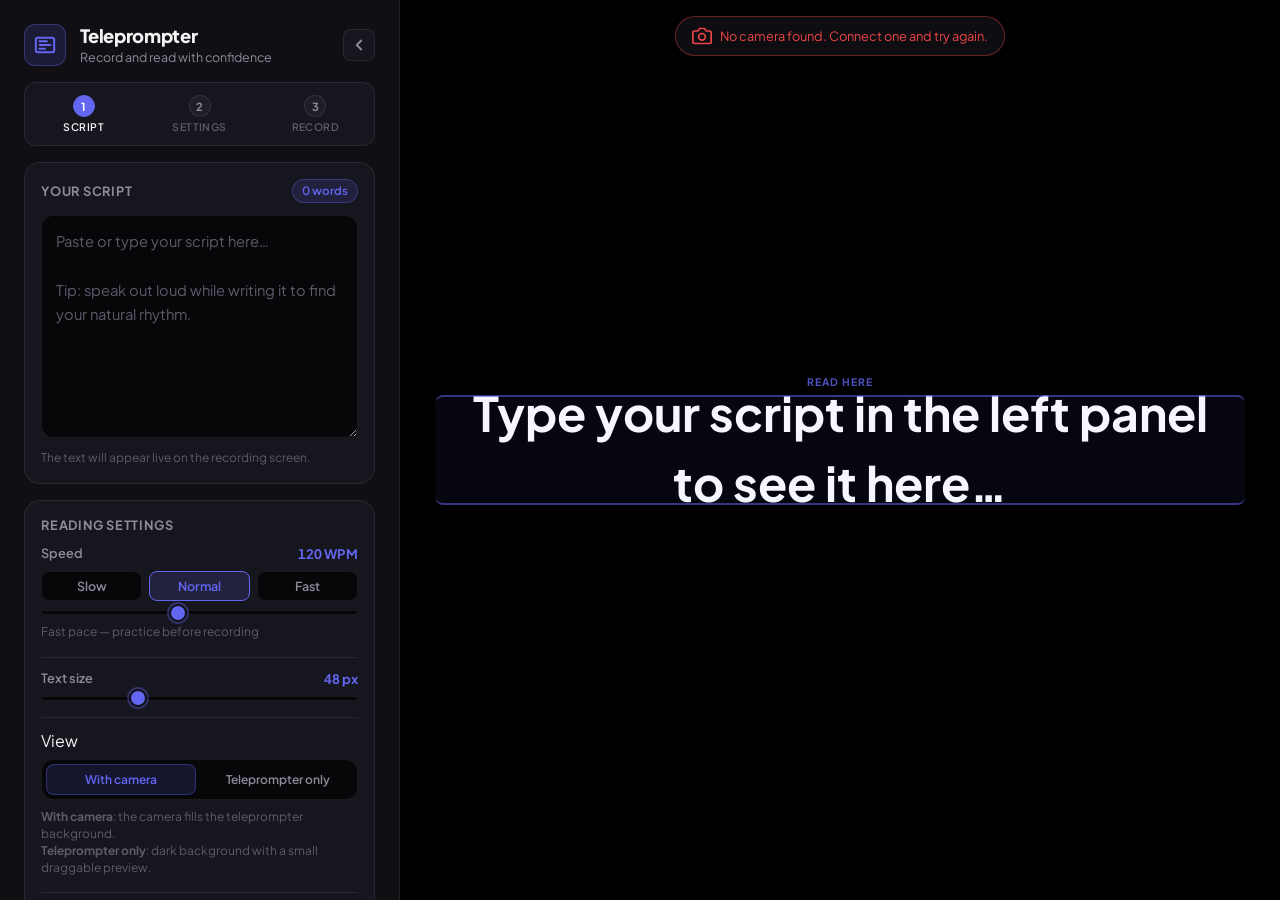
==== index.html @ efcdf241 "feat: initial commit — teleprompter app amb i18n (ca, es, en, fr, zh, hi, ar)" ====
<!DOCTYPE html>
<html lang="ca">
<head>
    <meta charset="UTF-8">
    <meta name="viewport" content="width=device-width, initial-scale=1.0">
    <title>Teleprompter</title>
    <link rel="stylesheet" href="style.css">
    <link rel="preconnect" href="https://fonts.googleapis.com">
    <link rel="preconnect" href="https://fonts.gstatic.com" crossorigin>
    <link href="https://fonts.googleapis.com/css2?family=Plus+Jakarta+Sans:wght@400;500;600;700;800&family=Noto+Sans+Arabic:wght@400;500;600;700&family=Noto+Sans+Devanagari:wght@400;500;600;700&family=Noto+Sans+SC:wght@400;500;600;700&display=swap" rel="stylesheet">
</head>
<body>
    <div class="app" id="app">
        <aside class="sidebar" id="sidebar" data-i18n-attr="aria-label:settings.heading" aria-label="Controls">
            <header class="brand">
                <div class="brand-icon" aria-hidden="true">
                    <svg width="22" height="22" viewBox="0 0 24 24" fill="none" stroke="currentColor" stroke-width="2.2" stroke-linecap="round">
                        <rect x="2" y="4" width="20" height="16" rx="2"/>
                        <line x1="6" y1="12" x2="18" y2="12"/>
                        <line x1="6" y1="8" x2="14" y2="8"/>
                        <line x1="6" y1="16" x2="12" y2="16"/>
                    </svg>
                </div>
                <div class="brand-text">
                    <h1 data-i18n="brand.name">Teleprompter</h1>
                    <p class="brand-tagline" data-i18n="brand.tagline">Grava i llegeix amb naturalitat</p>
                </div>
                <button
                    id="sidebarToggle"
                    class="sidebar-toggle"
                    type="button"
                    aria-label="Plega el menú"
                    aria-expanded="true"
                    aria-controls="sidebar"
                    title="Plega el menú"
                >
                    <svg class="icon-collapse" width="18" height="18" viewBox="0 0 24 24" fill="none" stroke="currentColor" stroke-width="2.4" stroke-linecap="round" stroke-linejoin="round" aria-hidden="true">
                        <polyline points="15 18 9 12 15 6"/>
                    </svg>
                    <svg class="icon-expand" width="18" height="18" viewBox="0 0 24 24" fill="none" stroke="currentColor" stroke-width="2.4" stroke-linecap="round" stroke-linejoin="round" aria-hidden="true">
                        <polyline points="9 18 15 12 9 6"/>
                    </svg>
                </button>
            </header>

            <ol class="steps" aria-label="Passos">
                <li class="step step-active" data-step="1">
                    <span class="step-num">1</span>
                    <span class="step-label" data-i18n="steps.script">Guió</span>
                </li>
                <li class="step" data-step="2">
                    <span class="step-num">2</span>
                    <span class="step-label" data-i18n="steps.settings">Ajustos</span>
                </li>
                <li class="step" data-step="3">
                    <span class="step-num">3</span>
                    <span class="step-label" data-i18n="steps.record">Gravar</span>
                </li>
            </ol>

            <section class="card" aria-labelledby="script-heading">
                <div class="card-header">
                    <h2 id="script-heading" data-i18n="script.heading">El teu guió</h2>
                    <span id="wordCount" class="badge">0 paraules</span>
                </div>
                <textarea
                    id="scriptInput"
                    data-i18n-attr="placeholder:script.placeholder"
                    placeholder="Enganxa o escriu el teu guió aquí…&#10;&#10;Consell: parla en veu alta mentre l'escrius per trobar el ritme natural."
                    rows="8"
                    aria-describedby="script-hint"
                ></textarea>
                <p id="script-hint" class="hint" data-i18n="script.hint">El text es mostrarà en directe a la pantalla de gravació.</p>
            </section>

            <section class="card" aria-labelledby="settings-heading">
                <h2 id="settings-heading" data-i18n="settings.heading">Ajustos de lectura</h2>

                <div class="setting">
                    <div class="setting-header">
                        <label for="wpmRange" data-i18n="settings.speed">Velocitat</label>
                        <span id="wpmValue" class="setting-value">120 PPM</span>
                    </div>
                    <div class="presets" role="group" aria-label="Velocitat predefinida">
                        <button type="button" class="preset" data-wpm="90" data-i18n="preset.slow">Lent</button>
                        <button type="button" class="preset preset-active" data-wpm="120" data-i18n="preset.normal">Normal</button>
                        <button type="button" class="preset" data-wpm="150" data-i18n="preset.fast">Ràpid</button>
                    </div>
                    <input type="range" id="wpmRange" min="60" max="200" value="120" aria-valuetext="120 paraules per minut">
                    <p id="wpmHint" class="hint hint-success" data-i18n="speedHint.ideal">Ritme conversacional ideal (130–160 PPM)</p>
                </div>

                <div class="setting">
                    <div class="setting-header">
                        <label for="fontSizeRange" data-i18n="settings.fontSize">Mida del text</label>
                        <span id="fontSizeValue" class="setting-value">48 px</span>
                    </div>
                    <input type="range" id="fontSizeRange" min="28" max="96" value="48">
                </div>

                <div class="setting">
                    <label class="setting-header" data-i18n="settings.view">Visualització</label>
                    <div class="view-mode-toggle" role="group" aria-label="Mode de visualització">
                        <button type="button" class="view-mode-btn view-mode-active" data-view="camera" data-i18n="view.camera">Amb càmera</button>
                        <button type="button" class="view-mode-btn" data-view="prompter" data-i18n="view.prompter">Només teleprompter</button>
                    </div>
                    <p class="hint" data-i18n-html="view.hint"><strong>Amb càmera</strong>: la càmera ocupa el fons del teleprompter.<br><strong>Només teleprompter</strong>: fons fosc i preview petit arrossegable.</p>
                </div>

                <div class="setting">
                    <label class="setting-header" for="languageSelect" data-i18n="settings.language">Idioma</label>
                    <select id="languageSelect" class="language-select"></select>
                </div>

                <label class="toggle-row">
                    <input type="checkbox" id="dualScreenToggle">
                    <span class="toggle-track" aria-hidden="true"></span>
                    <span class="toggle-label">
                        <strong data-i18n="settings.dualScreen">Pantalla segona</strong>
                        <small data-i18n="settings.dualScreenDesc">Obre el teleprompter en una altra finestra (ideal per a dos monitors)</small>
                    </span>
                </label>
            </section>

            <section class="actions" data-i18n-attr="aria-label:steps.record" aria-label="Gravació">
                <div id="statusBar" class="status-bar status-idle" role="status" aria-live="polite">
                    <span class="status-dot" aria-hidden="true"></span>
                    <span id="statusText" data-i18n="status.ready">Preparat per gravar</span>
                </div>

                <div id="cameraPrompt" class="camera-prompt">
                    <p id="cameraPromptText" data-i18n="camera.promptTitle">Cal activar la càmera i el micròfon per gravar.</p>
                    <button id="enableCameraBtn" class="btn-enable-camera" type="button">
                        <svg width="18" height="18" viewBox="0 0 24 24" fill="none" stroke="currentColor" stroke-width="2" aria-hidden="true">
                            <path d="M23 19a2 2 0 0 1-2 2H3a2 2 0 0 1-2-2V8a2 2 0 0 1 2-2h4l2-3h6l2 3h4a2 2 0 0 1 2 2z"/>
                            <circle cx="12" cy="13" r="4"/>
                        </svg>
                        <span data-i18n="camera.promptButton">Activar càmera i micròfon</span>
                    </button>
                </div>

                <button id="recordBtn" class="btn-record" type="button">
                    <span class="btn-record-icon" aria-hidden="true"></span>
                    <span id="recordBtnLabel" data-i18n="actions.record">Iniciar gravació</span>
                </button>

                <div class="action-row">
                    <button id="pauseBtn" class="btn-secondary" type="button" disabled>
                        <svg width="16" height="16" viewBox="0 0 24 24" fill="currentColor" aria-hidden="true"><rect x="6" y="4" width="4" height="16"/><rect x="14" y="4" width="4" height="16"/></svg>
                        <span data-i18n="actions.pause">Pausar</span>
                    </button>
                    <button id="finishBtn" class="btn-secondary" type="button" disabled>
                        <svg width="16" height="16" viewBox="0 0 24 24" fill="none" stroke="currentColor" stroke-width="2.5" stroke-linecap="round" aria-hidden="true"><rect x="3" y="3" width="18" height="18" rx="2"/></svg>
                        <span data-i18n="actions.finish">Finalitzar</span>
                    </button>
                </div>

                <button id="downloadBtn" class="btn-download" type="button" disabled>
                    <svg width="18" height="18" viewBox="0 0 24 24" fill="none" stroke="currentColor" stroke-width="2.2" stroke-linecap="round" stroke-linejoin="round" aria-hidden="true">
                        <path d="M21 15v4a2 2 0 0 1-2 2H5a2 2 0 0 1-2-2v-4"/>
                        <polyline points="7 10 12 15 17 10"/>
                        <line x1="12" y1="15" x2="12" y2="3"/>
                    </svg>
                    <span data-i18n="actions.download">Descarregar vídeo</span>
                </button>
            </section>

            <footer class="sidebar-footer">
                <p data-i18n-html="footer.hotkeys"><kbd>Espai</kbd> pausa · <kbd>Esc</kbd> finalitza</p>
                <p class="duration-estimate"><span data-i18n="footer.duration">Durada estimada:</span> <strong id="estimatedTime">00:00</strong></p>
            </footer>
        </aside>

        <main class="stage view-camera" data-i18n-attr="aria-label:prompterWindow.readingZone" aria-label="Previsualització">
            <div id="cameraBanner" class="camera-banner hidden" role="alert">
                <svg width="20" height="20" viewBox="0 0 24 24" fill="none" stroke="currentColor" stroke-width="2" aria-hidden="true">
                    <path d="M23 19a2 2 0 0 1-2 2H3a2 2 0 0 1-2-2V8a2 2 0 0 1 2-2h4l2-3h6l2 3h4a2 2 0 0 1 2 2z"/>
                    <circle cx="12" cy="13" r="4"/>
                </svg>
                <span id="cameraBannerText">S'està demanant accés a la càmera…</span>
            </div>

            <div id="countdown" class="countdown" aria-live="assertive" aria-atomic="true"></div>
            <div id="recordingTimer" class="rec-badge" aria-live="off">REC 00:00</div>

            <div class="stage-inner" id="stageInner">
                <div class="prompter-zone" id="prompterZone">
                    <div class="prompter" id="prompterContainer">
                        <div class="reading-zone" aria-hidden="true">
                            <span class="reading-zone-label" data-i18n="prompterWindow.readingZone">Llegeix aquí</span>
                        </div>
                        <div class="scroll-viewport" id="scrollWrapper">
                            <div id="prompterText" class="prompter-text" data-i18n="script.promptPlaceholder">
                                Escriu el teu guió al panell de l'esquerra per veure'l aquí…
                            </div>
                        </div>
                    </div>

                    <div id="cameraPip" class="camera-pip" role="region" data-i18n-attr="aria-label:camera.pipLabel" aria-label="Preview de càmera">
                        <div class="camera-pip-handle" aria-label="Arrossega per moure">
                            <svg width="14" height="14" viewBox="0 0 24 24" fill="currentColor" aria-hidden="true">
                                <circle cx="9" cy="6" r="1.5"/><circle cx="15" cy="6" r="1.5"/>
                                <circle cx="9" cy="12" r="1.5"/><circle cx="15" cy="12" r="1.5"/>
                                <circle cx="9" cy="18" r="1.5"/><circle cx="15" cy="18" r="1.5"/>
                            </svg>
                            <span data-i18n="camera.pipLabel">La teva càmera</span>
                        </div>
                        <div class="camera-pip-video">
                            <video id="videoPreview" autoplay muted playsinline aria-label="Previsualització de càmera"></video>
                        </div>
                    </div>
                </div>
            </div>
        </main>
    </div>

    <script src="i18n.js"></script>
    <script src="script.js"></script>
</body>
</html>
---- style.css ----
:root {
    --bg: #07070a;
    --sidebar: #0f0f14;
    --surface: #16161e;
    --surface-hover: #1e1e28;
    --border: rgba(255, 255, 255, 0.08);
    --border-strong: rgba(255, 255, 255, 0.14);
    --text: #f4f4f5;
    --text-muted: #8b8b9a;
    --text-dim: #5c5c6b;
    --accent: #6366f1;
    --accent-soft: rgba(99, 102, 241, 0.15);
    --accent-glow: rgba(99, 102, 241, 0.35);
    --record: #ef4444;
    --record-soft: rgba(239, 68, 68, 0.15);
    --success: #22c55e;
    --success-soft: rgba(34, 197, 94, 0.12);
    --warning: #f59e0b;
    --radius: 12px;
    --radius-lg: 16px;
    --sidebar-w: 400px;
    --transition: 0.2s cubic-bezier(0.4, 0, 0.2, 1);
}

*, *::before, *::after {
    margin: 0;
    padding: 0;
    box-sizing: border-box;
}

html, body {
    height: 100%;
    overflow: hidden;
}

body {
    font-family: 'Plus Jakarta Sans', system-ui, sans-serif;
    background: var(--bg);
    color: var(--text);
    -webkit-font-smoothing: antialiased;
}

html[lang="ar"] body { font-family: 'Noto Sans Arabic', 'Plus Jakarta Sans', system-ui, sans-serif; }
html[lang="zh"] body { font-family: 'Noto Sans SC', 'Plus Jakarta Sans', system-ui, sans-serif; }
html[lang="hi"] body { font-family: 'Noto Sans Devanagari', 'Plus Jakarta Sans', system-ui, sans-serif; }

/* Selector d'idioma */
.language-select {
    width: 100%;
    padding: 0.55rem 0.7rem;
    background: var(--bg);
    color: var(--text);
    border: 1px solid var(--border);
    border-radius: var(--radius);
    font-family: inherit;
    font-size: 0.85rem;
    font-weight: 500;
    cursor: pointer;
    appearance: none;
    background-image: url("data:image/svg+xml;utf8,<svg xmlns='http://www.w3.org/2000/svg' width='12' height='12' viewBox='0 0 24 24' fill='none' stroke='%238b8b9a' stroke-width='2.4' stroke-linecap='round' stroke-linejoin='round'><polyline points='6 9 12 15 18 9'/></svg>");
    background-repeat: no-repeat;
    background-position: right 0.7rem center;
    background-size: 12px;
    padding-right: 2rem;
    transition: border-color var(--transition);
}

.language-select:hover,
.language-select:focus {
    border-color: var(--border-strong);
    outline: none;
}

html[dir="rtl"] .language-select {
    background-position: left 0.7rem center;
    padding-right: 0.7rem;
    padding-left: 2rem;
}

/* Adaptacions RTL */
html[dir="rtl"] .sidebar {
    border-right: none;
    border-left: 1px solid var(--border);
}

html[dir="rtl"] .sidebar-toggle svg {
    transform: scaleX(-1);
}

html[dir="rtl"] .badge,
html[dir="rtl"] .rec-badge {
    direction: ltr;
}

html[dir="rtl"] #estimatedTime,
html[dir="rtl"] #wpmValue,
html[dir="rtl"] #fontSizeValue {
    direction: ltr;
    display: inline-block;
}

/* ── Layout ── */
.app {
    position: relative;
    display: flex;
    width: 100vw;
    height: 100vh;
}

/* ── Sidebar ── */
.sidebar {
    width: var(--sidebar-w);
    min-width: var(--sidebar-w);
    background: var(--sidebar);
    border-right: 1px solid var(--border);
    display: flex;
    flex-direction: column;
    gap: 1rem;
    padding: 1.5rem;
    overflow-y: auto;
    z-index: 20;
    transition: width 0.32s cubic-bezier(0.4, 0, 0.2, 1),
                min-width 0.32s cubic-bezier(0.4, 0, 0.2, 1),
                padding 0.32s cubic-bezier(0.4, 0, 0.2, 1),
                opacity 0.2s ease;
}

/* Capçalera amb el botó de plegar a la dreta */
.brand-text {
    flex: 1;
    min-width: 0;
}

/* Botó de plegar/desplegar dins la capçalera */
.sidebar-toggle {
    margin-left: auto;
    flex-shrink: 0;
    width: 32px;
    height: 32px;
    display: flex;
    align-items: center;
    justify-content: center;
    background: var(--surface);
    border: 1px solid var(--border);
    border-radius: 8px;
    color: var(--text-muted);
    cursor: pointer;
    padding: 0;
    transition: background var(--transition), color var(--transition), border-color var(--transition);
}

.sidebar-toggle:hover {
    background: var(--surface-hover);
    color: var(--text);
    border-color: var(--border-strong);
}

.sidebar-toggle:active {
    transform: scale(0.94);
}

.sidebar-toggle .icon-collapse { display: block; }
.sidebar-toggle .icon-expand { display: none; }

/* Sidebar col·lapsat — es queda com una franja prima */
.app.sidebar-collapsed .sidebar {
    width: 56px;
    min-width: 56px;
    padding: 0.75rem 0.5rem;
    gap: 0;
    overflow: hidden;
}

.app.sidebar-collapsed .sidebar > *:not(.brand) {
    display: none;
}

.app.sidebar-collapsed .brand {
    justify-content: center;
    width: 100%;
    gap: 0;
}

.app.sidebar-collapsed .brand .brand-icon,
.app.sidebar-collapsed .brand .brand-text {
    display: none;
}

.app.sidebar-collapsed .sidebar-toggle {
    margin: 0 auto;
    width: 40px;
    height: 40px;
    border-radius: 10px;
}

.app.sidebar-collapsed .sidebar-toggle .icon-collapse { display: none; }
.app.sidebar-collapsed .sidebar-toggle .icon-expand { display: block; }

.brand {
    display: flex;
    align-items: center;
    gap: 0.85rem;
}

.brand-icon {
    width: 42px;
    height: 42px;
    background: var(--accent-soft);
    border: 1px solid var(--accent-glow);
    border-radius: 11px;
    display: flex;
    align-items: center;
    justify-content: center;
    color: var(--accent);
    flex-shrink: 0;
}

.brand h1 {
    font-size: 1.15rem;
    font-weight: 800;
    letter-spacing: -0.02em;
    line-height: 1.2;
}

.brand-tagline {
    font-size: 0.78rem;
    color: var(--text-muted);
    margin-top: 0.1rem;
}

/* Steps */
.steps {
    display: flex;
    gap: 0.4rem;
    list-style: none;
    padding: 0.25rem;
    background: var(--surface);
    border-radius: var(--radius);
    border: 1px solid var(--border);
}

.step {
    flex: 1;
    display: flex;
    flex-direction: column;
    align-items: center;
    gap: 0.2rem;
    padding: 0.5rem 0.25rem;
    border-radius: 8px;
    transition: background var(--transition);
}

.step-num {
    width: 22px;
    height: 22px;
    border-radius: 50%;
    background: var(--surface-hover);
    border: 1px solid var(--border);
    font-size: 0.7rem;
    font-weight: 700;
    display: flex;
    align-items: center;
    justify-content: center;
    color: var(--text-muted);
    transition: all var(--transition);
}

.step-label {
    font-size: 0.65rem;
    font-weight: 600;
    color: var(--text-dim);
    text-transform: uppercase;
    letter-spacing: 0.04em;
}

.step-active .step-num {
    background: var(--accent);
    border-color: var(--accent);
    color: white;
}

.step-active .step-label {
    color: var(--text);
}

.step-done .step-num {
    background: var(--success-soft);
    border-color: var(--success);
    color: var(--success);
}

/* Cards */
.card {
    background: var(--surface);
    border: 1px solid var(--border);
    border-radius: var(--radius-lg);
    padding: 1rem;
    display: flex;
    flex-direction: column;
    gap: 0.75rem;
}

.card h2 {
    font-size: 0.8rem;
    font-weight: 700;
    text-transform: uppercase;
    letter-spacing: 0.06em;
    color: var(--text-muted);
}

.card-header {
    display: flex;
    align-items: center;
    justify-content: space-between;
}

.badge {
    font-size: 0.72rem;
    font-weight: 600;
    padding: 0.2rem 0.55rem;
    background: var(--accent-soft);
    color: var(--accent);
    border-radius: 99px;
    border: 1px solid var(--accent-glow);
}

#scriptInput {
    width: 100%;
    min-height: 160px;
    flex: 1;
    background: var(--bg);
    border: 1px solid var(--border);
    border-radius: var(--radius);
    color: var(--text);
    font-family: inherit;
    font-size: 0.92rem;
    line-height: 1.65;
    padding: 0.85rem;
    resize: vertical;
    transition: border-color var(--transition), box-shadow var(--transition);
}

#scriptInput:focus {
    outline: none;
    border-color: var(--accent);
    box-shadow: 0 0 0 3px var(--accent-soft);
}

#scriptInput::placeholder {
    color: var(--text-dim);
}

.hint {
    font-size: 0.75rem;
    color: var(--text-dim);
    line-height: 1.4;
}

.hint-success { color: var(--success); }
.hint-warning { color: var(--warning); }

/* Settings */
.setting {
    display: flex;
    flex-direction: column;
    gap: 0.55rem;
}

.setting + .setting {
    margin-top: 0.25rem;
    padding-top: 0.75rem;
    border-top: 1px solid var(--border);
}

.setting-header {
    display: flex;
    justify-content: space-between;
    align-items: center;
}

.setting-header label {
    font-size: 0.8rem;
    font-weight: 600;
    color: var(--text-muted);
}

.setting-value {
    font-size: 0.82rem;
    font-weight: 700;
    color: var(--accent);
    font-variant-numeric: tabular-nums;
}

.presets {
    display: flex;
    gap: 0.4rem;
}

.preset {
    flex: 1;
    padding: 0.4rem 0;
    background: var(--bg);
    border: 1px solid var(--border);
    border-radius: 8px;
    color: var(--text-muted);
    font-family: inherit;
    font-size: 0.78rem;
    font-weight: 600;
    cursor: pointer;
    transition: all var(--transition);
}

.preset:hover {
    border-color: var(--border-strong);
    color: var(--text);
}

.preset-active {
    background: var(--accent-soft);
    border-color: var(--accent);
    color: var(--accent);
}

input[type="range"] {
    -webkit-appearance: none;
    appearance: none;
    width: 100%;
    height: 5px;
    background: var(--bg);
    border-radius: 99px;
    border: 1px solid var(--border);
    cursor: pointer;
}

input[type="range"]::-webkit-slider-thumb {
    -webkit-appearance: none;
    width: 18px;
    height: 18px;
    background: var(--accent);
    border-radius: 50%;
    border: 2px solid var(--sidebar);
    box-shadow: 0 0 0 2px var(--accent-glow);
    cursor: pointer;
    transition: transform var(--transition);
}

input[type="range"]::-webkit-slider-thumb:hover {
    transform: scale(1.15);
}

/* Toggle */
.toggle-row {
    display: flex;
    align-items: flex-start;
    gap: 0.75rem;
    cursor: pointer;
    margin-top: 0.5rem;
    padding-top: 0.75rem;
    border-top: 1px solid var(--border);
}

.toggle-row input {
    position: absolute;
    opacity: 0;
    width: 0;
    height: 0;
}

.toggle-track {
    width: 40px;
    height: 22px;
    background: var(--bg);
    border: 1px solid var(--border-strong);
    border-radius: 99px;
    flex-shrink: 0;
    position: relative;
    transition: background var(--transition), border-color var(--transition);
    margin-top: 2px;
}

.toggle-track::after {
    content: '';
    position: absolute;
    top: 2px;
    left: 2px;
    width: 16px;
    height: 16px;
    background: var(--text-muted);
    border-radius: 50%;
    transition: transform var(--transition), background var(--transition);
}

.toggle-row input:checked + .toggle-track {
    background: var(--accent-soft);
    border-color: var(--accent);
}

.toggle-row input:checked + .toggle-track::after {
    transform: translateX(18px);
    background: var(--accent);
}

.toggle-label {
    display: flex;
    flex-direction: column;
    gap: 0.15rem;
}

.toggle-label strong {
    font-size: 0.82rem;
    font-weight: 600;
}

.toggle-label small {
    font-size: 0.72rem;
    color: var(--text-dim);
    line-height: 1.35;
}

/* Actions */
.actions {
    display: flex;
    flex-direction: column;
    gap: 0.65rem;
    margin-top: auto;
}

.status-bar {
    display: flex;
    align-items: center;
    gap: 0.55rem;
    padding: 0.55rem 0.75rem;
    border-radius: var(--radius);
    font-size: 0.8rem;
    font-weight: 500;
    border: 1px solid var(--border);
    background: var(--surface);
}

.status-dot {
    width: 8px;
    height: 8px;
    border-radius: 50%;
    background: var(--text-dim);
    flex-shrink: 0;
    transition: background var(--transition), box-shadow var(--transition);
}

.status-idle .status-dot { background: var(--text-dim); }
.status-ready .status-dot { background: var(--success); box-shadow: 0 0 8px var(--success); }
.status-recording .status-dot {
    background: var(--record);
    box-shadow: 0 0 8px var(--record);
    animation: pulse 1.2s ease-in-out infinite;
}
.status-paused .status-dot { background: var(--warning); }
.status-done .status-dot { background: var(--success); }
.status-connected .status-dot { background: var(--accent); box-shadow: 0 0 8px var(--accent); }

@keyframes pulse {
    0%, 100% { opacity: 1; }
    50% { opacity: 0.4; }
}

.btn-record {
    display: flex;
    align-items: center;
    justify-content: center;
    gap: 0.65rem;
    width: 100%;
    padding: 0.95rem 1.25rem;
    background: var(--record);
    color: white;
    border: none;
    border-radius: var(--radius-lg);
    font-family: inherit;
    font-size: 1rem;
    font-weight: 700;
    cursor: pointer;
    transition: transform var(--transition), box-shadow var(--transition), opacity var(--transition);
    box-shadow: 0 4px 20px rgba(239, 68, 68, 0.35);
}

.btn-record:hover:not(:disabled) {
    transform: translateY(-1px);
    box-shadow: 0 6px 28px rgba(239, 68, 68, 0.45);
}

.btn-record:active:not(:disabled) {
    transform: translateY(0);
}

.btn-record:disabled {
    opacity: 0.45;
    cursor: not-allowed;
    box-shadow: none;
}

.btn-record-icon {
    width: 12px;
    height: 12px;
    background: white;
    border-radius: 50%;
    flex-shrink: 0;
}

.btn-record.recording .btn-record-icon {
    border-radius: 3px;
    animation: pulse 1.2s ease-in-out infinite;
}

.action-row {
    display: grid;
    grid-template-columns: 1fr 1fr;
    gap: 0.5rem;
}

.btn-secondary,
.btn-download {
    display: flex;
    align-items: center;
    justify-content: center;
    gap: 0.45rem;
    padding: 0.7rem 0.85rem;
    border-radius: var(--radius);
    font-family: inherit;
    font-size: 0.82rem;
    font-weight: 600;
    cursor: pointer;
    transition: all var(--transition);
    border: 1px solid var(--border);
}

.btn-secondary {
    background: var(--surface);
    color: var(--text-muted);
}

.btn-secondary:hover:not(:disabled) {
    background: var(--surface-hover);
    color: var(--text);
    border-color: var(--border-strong);
}

.btn-download {
    background: var(--success-soft);
    color: var(--success);
    border-color: rgba(34, 197, 94, 0.3);
}

.btn-download:hover:not(:disabled) {
    background: rgba(34, 197, 94, 0.2);
}

.btn-secondary:disabled,
.btn-download:disabled {
    opacity: 0.35;
    cursor: not-allowed;
}

.sidebar-footer {
    padding-top: 0.5rem;
    border-top: 1px solid var(--border);
    display: flex;
    flex-direction: column;
    gap: 0.35rem;
}

.sidebar-footer p {
    font-size: 0.72rem;
    color: var(--text-dim);
}

.duration-estimate strong {
    color: var(--text);
    font-variant-numeric: tabular-nums;
}

kbd {
    display: inline-block;
    padding: 0.1rem 0.35rem;
    background: var(--surface);
    border: 1px solid var(--border-strong);
    border-radius: 4px;
    font-family: inherit;
    font-size: 0.68rem;
    color: var(--text-muted);
}

/* ── Stage (prompter view) ── */
.stage {
    flex: 1;
    position: relative;
    background: #000;
    overflow: hidden;
}

.camera-banner {
    position: absolute;
    top: 1rem;
    left: 50%;
    transform: translateX(-50%);
    z-index: 50;
    display: flex;
    align-items: center;
    gap: 0.5rem;
    padding: 0.55rem 1rem;
    background: rgba(15, 15, 20, 0.9);
    border: 1px solid var(--border-strong);
    border-radius: 99px;
    font-size: 0.8rem;
    color: var(--text-muted);
    backdrop-filter: blur(12px);
    white-space: nowrap;
}

.camera-banner.hidden { display: none; }
.camera-banner.pending { color: var(--accent); border-color: var(--accent-glow); }
.camera-banner.error { color: var(--record); border-color: rgba(239, 68, 68, 0.4); }
.camera-banner.ready { color: var(--success); border-color: rgba(34, 197, 94, 0.3); }

.camera-prompt {
    display: flex;
    flex-direction: column;
    gap: 0.65rem;
    padding: 0.85rem;
    background: var(--accent-soft);
    border: 1px solid var(--accent-glow);
    border-radius: var(--radius);
}

.camera-prompt.hidden {
    display: none;
}

.camera-prompt p {
    font-size: 0.78rem;
    line-height: 1.45;
    color: var(--text-muted);
}

.btn-enable-camera {
    display: flex;
    align-items: center;
    justify-content: center;
    gap: 0.5rem;
    width: 100%;
    padding: 0.7rem 1rem;
    background: var(--accent);
    color: white;
    border: none;
    border-radius: var(--radius);
    font-family: inherit;
    font-size: 0.85rem;
    font-weight: 700;
    cursor: pointer;
    transition: opacity var(--transition), transform var(--transition);
}

.btn-enable-camera:hover:not(:disabled) {
    transform: translateY(-1px);
    filter: brightness(1.08);
}

.btn-enable-camera:disabled {
    opacity: 0.55;
    cursor: not-allowed;
    transform: none;
}

.btn-spinner {
    display: inline-block;
    width: 14px;
    height: 14px;
    border: 2px solid rgba(255, 255, 255, 0.35);
    border-top-color: white;
    border-radius: 50%;
    animation: spin 0.7s linear infinite;
}

@keyframes spin {
    to { transform: rotate(360deg); }
}

/* View mode toggle */
.view-mode-toggle {
    display: grid;
    grid-template-columns: 1fr 1fr;
    gap: 0.4rem;
    padding: 0.25rem;
    background: var(--bg);
    border: 1px solid var(--border);
    border-radius: var(--radius);
}

.view-mode-btn {
    padding: 0.5rem 0.4rem;
    border: none;
    border-radius: 8px;
    background: transparent;
    color: var(--text-muted);
    font-family: inherit;
    font-size: 0.75rem;
    font-weight: 600;
    cursor: pointer;
    transition: all var(--transition);
}

.view-mode-btn:hover {
    color: var(--text);
    background: var(--surface-hover);
}

.view-mode-btn.view-mode-active {
    background: var(--accent-soft);
    color: var(--accent);
    box-shadow: inset 0 0 0 1px var(--accent-glow);
}

.stage-inner {
    position: relative;
    width: 100%;
    height: 100%;
}

.prompter-zone {
    position: absolute;
    inset: 0;
    overflow: hidden;
}

.stage.view-prompter .prompter-zone {
    background:
        radial-gradient(ellipse 80% 50% at 50% 50%, rgba(99, 102, 241, 0.08) 0%, transparent 70%),
        linear-gradient(180deg, #0a0a0f 0%, #050508 100%);
}

/* Prompter */
.prompter {
    position: absolute;
    inset: 0;
    z-index: 5;
    display: flex;
    flex-direction: column;
    align-items: center;
    padding-top: 42vh;
    pointer-events: none;
}


.scroll-viewport {
    width: 88%;
    max-width: 900px;
    text-align: center;
}

.prompter-text {
    font-weight: 700;
    line-height: 1.45;
    color: #fff;
    text-shadow: 0 2px 12px rgba(0, 0, 0, 0.9), 0 0 40px rgba(0, 0, 0, 0.6);
    white-space: pre-wrap;
    word-wrap: break-word;
    will-change: transform;
}

.reading-zone {
    position: absolute;
    top: 50%;
    left: 50%;
    transform: translate(-50%, -50%);
    width: 92%;
    max-width: 940px;
    height: 110px;
    border-top: 2px solid rgba(99, 102, 241, 0.5);
    border-bottom: 2px solid rgba(99, 102, 241, 0.5);
    background: rgba(99, 102, 241, 0.06);
    border-radius: 8px;
    pointer-events: none;
}

.reading-zone-label {
    position: absolute;
    top: -22px;
    left: 50%;
    transform: translateX(-50%);
    font-size: 0.65rem;
    font-weight: 700;
    text-transform: uppercase;
    letter-spacing: 0.1em;
    color: rgba(99, 102, 241, 0.8);
    white-space: nowrap;
}

.stage.is-countdown .prompter {
    opacity: 0.25;
    transition: opacity 0.3s;
}

/* Camera PiP */
.camera-pip {
    position: absolute;
    z-index: 20;
    display: flex;
    flex-direction: column;
    border-radius: 14px;
    overflow: hidden;
    border: 1px solid var(--border-strong);
    box-shadow: 0 12px 40px rgba(0, 0, 0, 0.55);
    background: #0a0a0f;
    transition: width 0.5s cubic-bezier(0.4, 0, 0.2, 1),
                height 0.5s cubic-bezier(0.4, 0, 0.2, 1),
                top 0.5s cubic-bezier(0.4, 0, 0.2, 1),
                left 0.5s cubic-bezier(0.4, 0, 0.2, 1),
                transform 0.5s cubic-bezier(0.4, 0, 0.2, 1),
                border-radius 0.5s cubic-bezier(0.4, 0, 0.2, 1);
    touch-action: none;
    user-select: none;
}

.camera-pip-handle {
    display: flex;
    align-items: center;
    gap: 0.4rem;
    padding: 0.35rem 0.55rem;
    background: rgba(15, 15, 20, 0.95);
    border-bottom: 1px solid var(--border);
    font-size: 0.68rem;
    font-weight: 600;
    color: var(--text-muted);
    cursor: grab;
    flex-shrink: 0;
}

.camera-pip-handle:active {
    cursor: grabbing;
}

.camera-pip-handle svg {
    opacity: 0.6;
    flex-shrink: 0;
}

.camera-pip-video {
    flex: 1;
    min-height: 0;
    background: #000;
}

.camera-pip-video video {
    width: 100%;
    height: 100%;
    object-fit: cover;
    transform: scaleX(-1);
    display: block;
}

.camera-pip.is-dragging {
    transition: none;
    box-shadow: 0 16px 48px rgba(99, 102, 241, 0.35);
    border-color: var(--accent-glow);
    cursor: grabbing;
}

/* ─── Mode «Amb càmera»: càmera com a fons del teleprompter ─── */
.stage.view-camera .camera-pip {
    top: 0;
    left: 0;
    right: 0;
    bottom: 0;
    width: 100%;
    height: 100%;
    border: none;
    border-radius: 0;
    box-shadow: none;
    transition: none;
    z-index: 1;
}

.stage.view-camera .prompter,
.stage.view-camera .reading-zone {
    z-index: 10;
}

.stage.view-camera .camera-pip-handle {
    display: none;
}

/* Gradient suau sobre el vídeo per millorar la llegibilitat del text */
.stage.view-camera .camera-pip-video {
    position: relative;
}

.stage.view-camera .camera-pip-video::after {
    content: '';
    position: absolute;
    inset: 0;
    background: linear-gradient(
        180deg,
        rgba(0, 0, 0, 0.55) 0%,
        rgba(0, 0, 0, 0.15) 35%,
        rgba(0, 0, 0, 0.15) 65%,
        rgba(0, 0, 0, 0.55) 100%
    );
    pointer-events: none;
}

/* ─── Mode «Només teleprompter»: càmera flotant petita i arrossegable ─── */
.stage.view-prompter .camera-pip {
    width: 280px;
    height: 210px;
    right: 1.5rem;
    bottom: 1.5rem;
    top: auto;
    left: auto;
    transform: none;
}

.stage.view-prompter .prompter-zone {
    background:
        radial-gradient(ellipse 70% 50% at 50% 35%, rgba(99, 102, 241, 0.08) 0%, transparent 70%),
        linear-gradient(180deg, #0a0a0f 0%, #050508 100%);
}

/* Indicador visual al PiP quan es pot arrossegar */
.stage.view-prompter .camera-pip-handle {
    position: relative;
}

.stage.view-prompter .camera-pip-handle::after {
    content: 'Arrossega';
    position: absolute;
    right: 0.6rem;
    top: 50%;
    transform: translateY(-50%);
    font-size: 0.62rem;
    color: var(--text-dim);
    opacity: 0;
    transition: opacity var(--transition);
}

.stage.view-prompter .camera-pip:hover .camera-pip-handle::after {
    opacity: 0.7;
}

/* Pantalla segona — el PiP en mode flotant és lleugerament més gran */
.prompter-only.view-prompter .camera-pip {
    width: 320px;
    height: 240px;
}

/* Countdown & REC badge */
.countdown {
    position: absolute;
    inset: 0;
    display: flex;
    align-items: center;
    justify-content: center;
    font-size: clamp(5rem, 18vw, 12rem);
    font-weight: 900;
    color: white;
    text-shadow: 0 0 60px var(--accent-glow);
    z-index: 100;
    opacity: 0;
    pointer-events: none;
    transition: opacity 0.15s;
    letter-spacing: -0.04em;
}

.countdown.active {
    opacity: 1;
}

.countdown.go {
    color: var(--success);
    font-size: clamp(3rem, 10vw, 6rem);
}

.rec-badge {
    position: absolute;
    top: 1.25rem;
    right: 1.25rem;
    z-index: 100;
    display: none;
    align-items: center;
    gap: 0.4rem;
    padding: 0.4rem 0.75rem;
    background: var(--record);
    color: white;
    border-radius: 8px;
    font-size: 0.82rem;
    font-weight: 700;
    font-variant-numeric: tabular-nums;
    letter-spacing: 0.04em;
    box-shadow: 0 4px 16px rgba(239, 68, 68, 0.4);
}

.rec-badge.active {
    display: flex;
}

.rec-badge::before {
    content: '';
    width: 8px;
    height: 8px;
    background: white;
    border-radius: 50%;
    animation: pulse 1s ease-in-out infinite;
}

/* Dual-screen: hide local prompter when external window active */
.app.dual-screen .stage .prompter,
.app.dual-screen .stage .reading-zone {
    opacity: 0.3;
}

.app.dual-screen .stage::after {
    content: 'Pantalla segona activa';
    position: absolute;
    bottom: 1.5rem;
    left: 50%;
    transform: translateX(-50%);
    font-size: 0.75rem;
    font-weight: 600;
    color: var(--text-muted);
    background: rgba(15, 15, 20, 0.85);
    border: 1px solid var(--border);
    padding: 0.4rem 0.85rem;
    border-radius: 99px;
    z-index: 10;
    backdrop-filter: blur(8px);
}

/* ── Prompter window (second screen) ── */
body.prompter-window {
    background: #000;
    overflow: hidden;
}

.prompter-only {
    position: relative;
    width: 100vw;
    height: 100vh;
    background: #000;
    overflow: hidden;
}

.prompter-only .stage-inner {
    height: 100vh;
}

.prompter-only .prompter-zone {
    height: 100vh;
}

.prompter-only .prompter-zone {
    background:
        radial-gradient(ellipse 80% 50% at 50% 50%, rgba(99, 102, 241, 0.08) 0%, transparent 70%),
        linear-gradient(180deg, #0a0a0f 0%, #050508 100%);
}

.prompter-only .prompter {
    padding-top: 42vh;
}

.prompter-only.is-countdown .prompter {
    opacity: 0.25;
    transition: opacity 0.3s;
}

/* ── Responsive ── */
@media (max-width: 900px) {
    .app {
        flex-direction: column;
    }

    .sidebar {
        width: 100%;
        min-width: unset;
        max-height: 55vh;
        border-right: none;
        border-bottom: 1px solid var(--border);
    }

    .stage {
        min-height: 45vh;
    }

    .app.sidebar-collapsed .sidebar {
        width: 100%;
        min-width: unset;
        height: 56px;
        max-height: 56px;
        padding: 0.5rem;
        flex-direction: row;
    }

    .app.sidebar-collapsed .brand {
        flex-direction: row;
        height: 100%;
        align-items: center;
    }

    .camera-pip {
        width: 180px;
        height: 135px;
    }
}
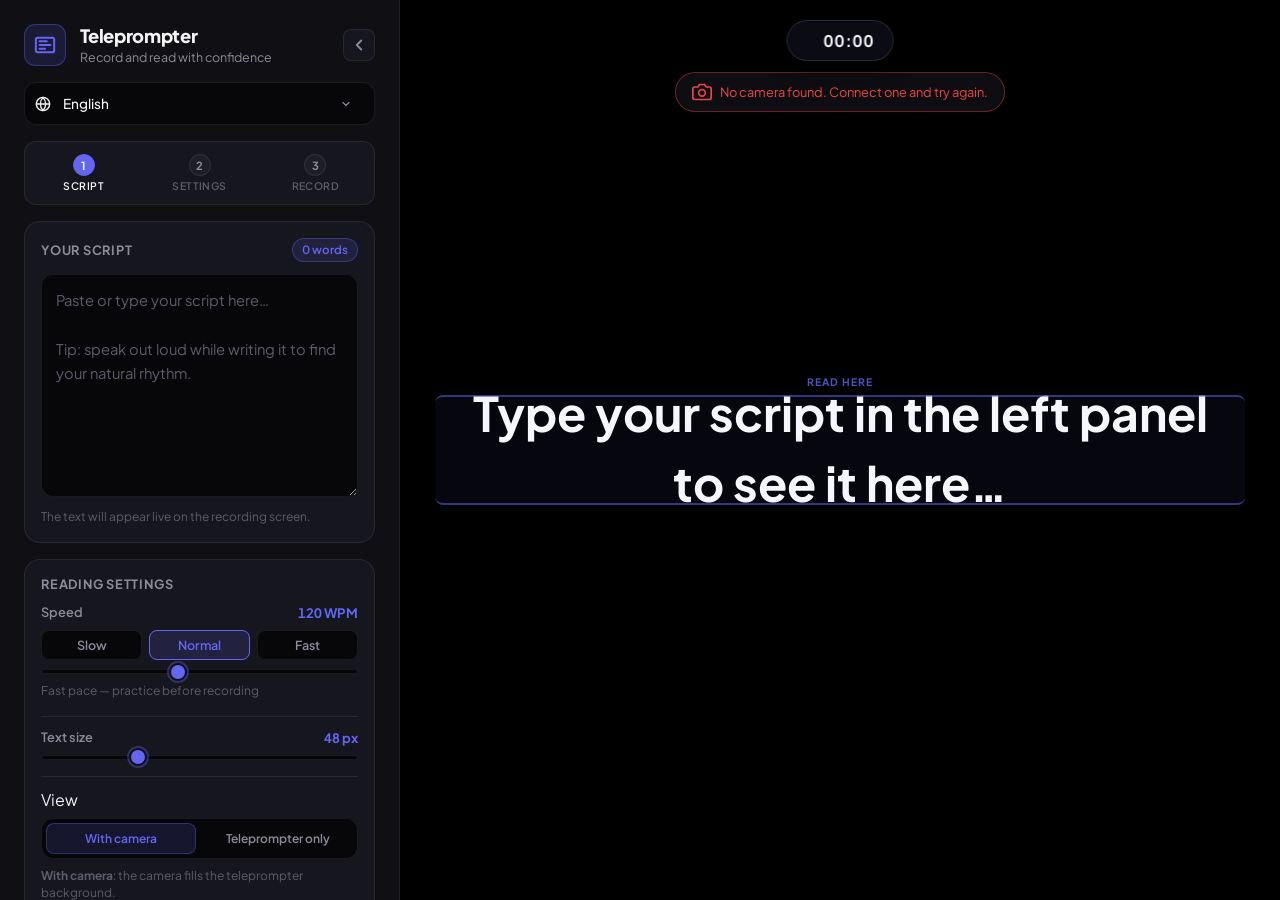
==== commit 544a7cf1: "feat(ui): mou selector d'idioma a dalt de la sidebar i arregla el desplegable fosc" ====
--- a/index.html
+++ b/index.html
@@ -43,6 +43,16 @@
                 </button>
             </header>
 
+            <div class="language-row">
+                <svg class="language-row-icon" width="16" height="16" viewBox="0 0 24 24" fill="none" stroke="currentColor" stroke-width="2" stroke-linecap="round" stroke-linejoin="round" aria-hidden="true">
+                    <circle cx="12" cy="12" r="10"/>
+                    <path d="M2 12h20"/>
+                    <path d="M12 2a15.3 15.3 0 0 1 4 10 15.3 15.3 0 0 1-4 10 15.3 15.3 0 0 1-4-10 15.3 15.3 0 0 1 4-10z"/>
+                </svg>
+                <label for="languageSelect" class="sr-only" data-i18n="settings.language">Idioma</label>
+                <select id="languageSelect" class="language-select" aria-label="Idioma"></select>
+            </div>
+
             <ol class="steps" aria-label="Passos">
                 <li class="step step-active" data-step="1">
                     <span class="step-num">1</span>
@@ -107,11 +117,6 @@
                     <p class="hint" data-i18n-html="view.hint"><strong>Amb càmera</strong>: la càmera ocupa el fons del teleprompter.<br><strong>Només teleprompter</strong>: fons fosc i preview petit arrossegable.</p>
                 </div>
 
-                <div class="setting">
-                    <label class="setting-header" for="languageSelect" data-i18n="settings.language">Idioma</label>
-                    <select id="languageSelect" class="language-select"></select>
-                </div>
-
                 <label class="toggle-row">
                     <input type="checkbox" id="dualScreenToggle">
                     <span class="toggle-track" aria-hidden="true"></span>
@@ -181,7 +186,7 @@
             </div>
 
             <div id="countdown" class="countdown" aria-live="assertive" aria-atomic="true"></div>
-            <div id="recordingTimer" class="rec-badge" aria-live="off">REC 00:00</div>
+            <div id="recordingTimer" class="rec-badge" aria-live="off">00:00</div>
 
             <div class="stage-inner" id="stageInner">
                 <div class="prompter-zone" id="prompterZone">
--- a/style.css
+++ b/style.css
@@ -44,11 +44,56 @@
 html[lang="zh"] body { font-family: 'Noto Sans SC', 'Plus Jakarta Sans', system-ui, sans-serif; }
 html[lang="hi"] body { font-family: 'Noto Sans Devanagari', 'Plus Jakarta Sans', system-ui, sans-serif; }
 
+/* Visualment ocult però accessible */
+.sr-only {
+    position: absolute;
+    width: 1px;
+    height: 1px;
+    padding: 0;
+    margin: -1px;
+    overflow: hidden;
+    clip: rect(0, 0, 0, 0);
+    white-space: nowrap;
+    border: 0;
+}
+
+/* Fila amb selector d'idioma a dalt de la sidebar */
+.language-row {
+    display: flex;
+    align-items: center;
+    gap: 0.5rem;
+    padding: 0.5rem 0.65rem;
+    background: var(--bg);
+    border: 1px solid var(--border);
+    border-radius: var(--radius);
+}
+
+.language-row-icon {
+    color: var(--muted);
+    flex-shrink: 0;
+}
+
+.language-row .language-select {
+    border: none;
+    background-color: transparent;
+    padding: 0.25rem 1.7rem 0.25rem 0.25rem;
+    width: 100%;
+    flex: 1;
+}
+
+.language-row:hover {
+    border-color: var(--border-strong);
+}
+
+.app.sidebar-collapsed .language-row {
+    display: none;
+}
+
 /* Selector d'idioma */
 .language-select {
     width: 100%;
     padding: 0.55rem 0.7rem;
-    background: var(--bg);
+    background-color: var(--bg);
     color: var(--text);
     border: 1px solid var(--border);
     border-radius: var(--radius);
@@ -57,18 +102,32 @@
     font-weight: 500;
     cursor: pointer;
     appearance: none;
+    color-scheme: dark;
     background-image: url("data:image/svg+xml;utf8,<svg xmlns='http://www.w3.org/2000/svg' width='12' height='12' viewBox='0 0 24 24' fill='none' stroke='%238b8b9a' stroke-width='2.4' stroke-linecap='round' stroke-linejoin='round'><polyline points='6 9 12 15 18 9'/></svg>");
     background-repeat: no-repeat;
     background-position: right 0.7rem center;
     background-size: 12px;
     padding-right: 2rem;
-    transition: border-color var(--transition);
+    transition: border-color var(--transition), background-color var(--transition);
 }
 
 .language-select:hover,
 .language-select:focus {
-    border-color: var(--border-strong);
+    border-color: var(--accent);
     outline: none;
+}
+
+.language-select option {
+    background: #15151f;
+    color: var(--text);
+    padding: 0.5rem;
+    font-weight: 500;
+}
+
+.language-select option:checked,
+.language-select option:hover {
+    background: var(--accent-soft);
+    color: var(--text);
 }
 
 html[dir="rtl"] .language-select {
@@ -697,7 +756,7 @@
 
 .camera-banner {
     position: absolute;
-    top: 1rem;
+    top: 4.5rem;
     left: 50%;
     transform: translateX(-50%);
     z-index: 50;
@@ -1079,33 +1138,54 @@
 .rec-badge {
     position: absolute;
     top: 1.25rem;
-    right: 1.25rem;
+    left: 50%;
+    transform: translateX(-50%);
     z-index: 100;
-    display: none;
-    align-items: center;
-    gap: 0.4rem;
-    padding: 0.4rem 0.75rem;
-    background: var(--record);
-    color: white;
-    border-radius: 8px;
-    font-size: 0.82rem;
+    display: inline-flex;
+    align-items: center;
+    gap: 0.55rem;
+    padding: 0.55rem 1.1rem;
+    background: rgba(15, 15, 26, 0.78);
+    color: var(--text);
+    border: 1px solid rgba(255, 255, 255, 0.12);
+    border-radius: 999px;
+    font-size: 1rem;
     font-weight: 700;
     font-variant-numeric: tabular-nums;
-    letter-spacing: 0.04em;
-    box-shadow: 0 4px 16px rgba(239, 68, 68, 0.4);
-}
-
-.rec-badge.active {
-    display: flex;
+    letter-spacing: 0.06em;
+    box-shadow: 0 8px 24px rgba(0, 0, 0, 0.45);
+    backdrop-filter: blur(10px);
+    -webkit-backdrop-filter: blur(10px);
+    transition: background var(--transition), color var(--transition), box-shadow var(--transition);
 }
 
 .rec-badge::before {
     content: '';
-    width: 8px;
-    height: 8px;
+    width: 10px;
+    height: 10px;
+    background: var(--muted);
+    border-radius: 50%;
+    transition: background var(--transition);
+}
+
+.rec-badge.active {
+    background: rgba(239, 68, 68, 0.92);
+    color: white;
+    border-color: rgba(255, 255, 255, 0.18);
+    box-shadow: 0 8px 28px rgba(239, 68, 68, 0.45), 0 0 0 1px rgba(239, 68, 68, 0.25);
+}
+
+.rec-badge.active::before {
     background: white;
-    border-radius: 50%;
     animation: pulse 1s ease-in-out infinite;
+}
+
+@media (max-width: 640px) {
+    .rec-badge {
+        top: 0.75rem;
+        padding: 0.4rem 0.85rem;
+        font-size: 0.85rem;
+    }
 }
 
 /* Dual-screen: hide local prompter when external window active */
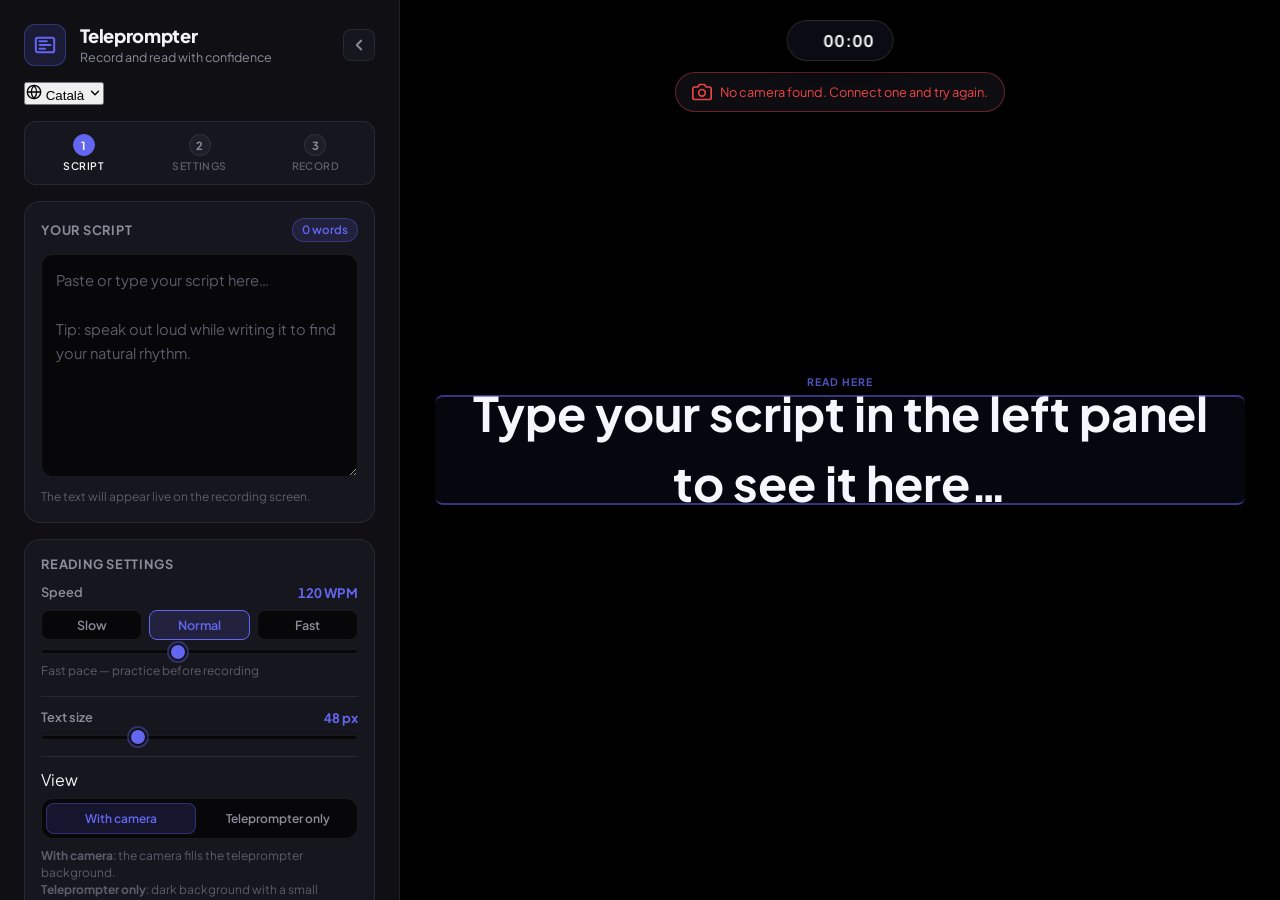
==== commit 78ada589: "feat(ui): comptador de temps sempre visible al centre superior" ====
--- a/index.html
+++ b/index.html
@@ -43,14 +43,33 @@
                 </button>
             </header>
 
-            <div class="language-row">
-                <svg class="language-row-icon" width="16" height="16" viewBox="0 0 24 24" fill="none" stroke="currentColor" stroke-width="2" stroke-linecap="round" stroke-linejoin="round" aria-hidden="true">
-                    <circle cx="12" cy="12" r="10"/>
-                    <path d="M2 12h20"/>
-                    <path d="M12 2a15.3 15.3 0 0 1 4 10 15.3 15.3 0 0 1-4 10 15.3 15.3 0 0 1-4-10 15.3 15.3 0 0 1 4-10z"/>
-                </svg>
-                <label for="languageSelect" class="sr-only" data-i18n="settings.language">Idioma</label>
-                <select id="languageSelect" class="language-select" aria-label="Idioma"></select>
+            <div class="language-dropdown" id="languageDropdown">
+                <button
+                    type="button"
+                    class="language-trigger"
+                    id="languageTrigger"
+                    aria-haspopup="listbox"
+                    aria-expanded="false"
+                    aria-label="Idioma"
+                >
+                    <svg class="language-icon" width="16" height="16" viewBox="0 0 24 24" fill="none" stroke="currentColor" stroke-width="2" stroke-linecap="round" stroke-linejoin="round" aria-hidden="true">
+                        <circle cx="12" cy="12" r="10"/>
+                        <path d="M2 12h20"/>
+                        <path d="M12 2a15.3 15.3 0 0 1 4 10 15.3 15.3 0 0 1-4 10 15.3 15.3 0 0 1-4-10 15.3 15.3 0 0 1 4-10z"/>
+                    </svg>
+                    <span class="language-current" id="languageCurrent">Català</span>
+                    <svg class="language-caret" width="14" height="14" viewBox="0 0 24 24" fill="none" stroke="currentColor" stroke-width="2.4" stroke-linecap="round" stroke-linejoin="round" aria-hidden="true">
+                        <polyline points="6 9 12 15 18 9"/>
+                    </svg>
+                </button>
+                <ul
+                    class="language-menu"
+                    id="languageMenu"
+                    role="listbox"
+                    aria-label="Idiomes disponibles"
+                    hidden
+                ></ul>
+                <select id="languageSelect" class="sr-only" aria-hidden="true" tabindex="-1"></select>
             </div>
 
             <ol class="steps" aria-label="Passos">
